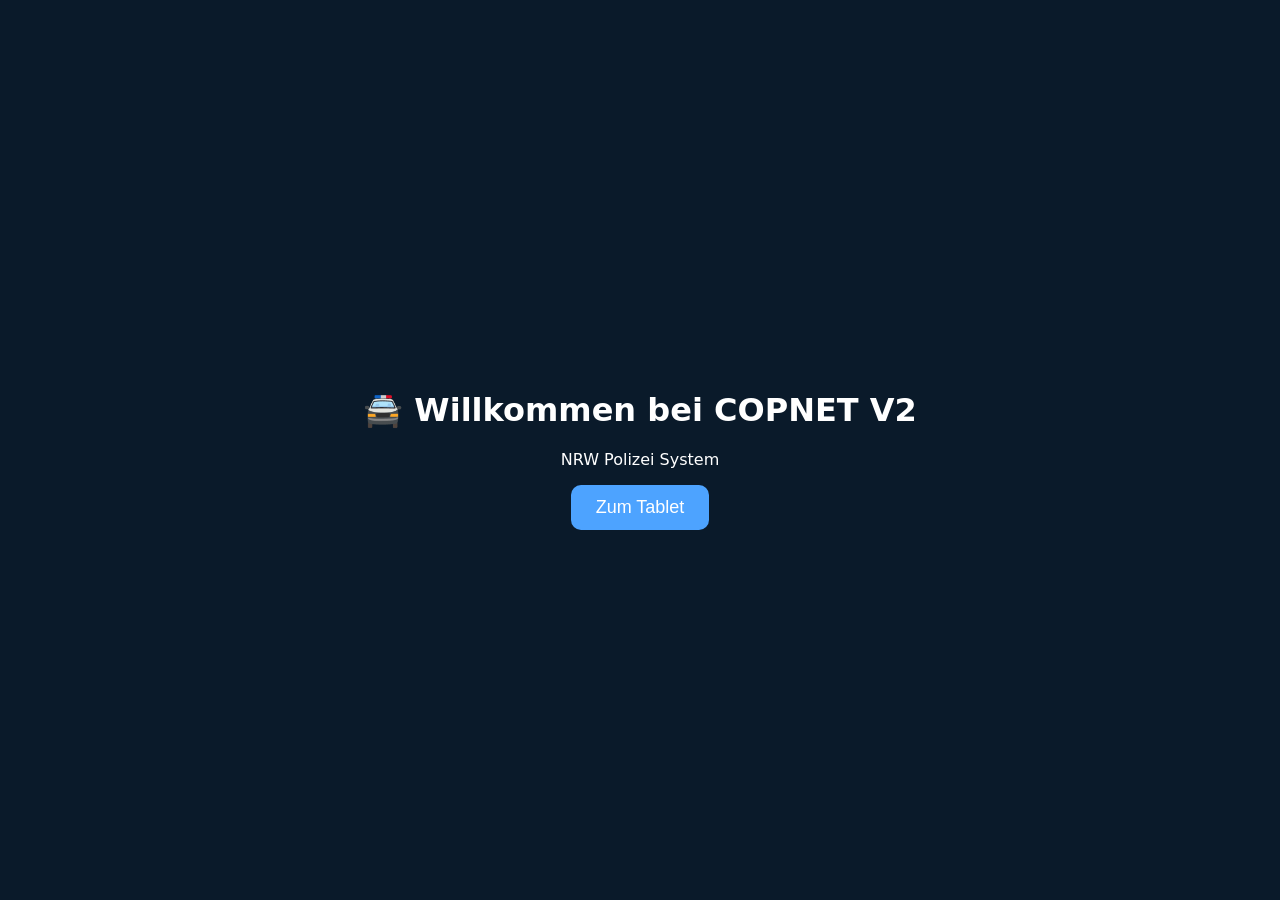
==== landing/index.html @ a4bc7bf7 "Add Landing Page + Login + Modern COPNET Tablet UI" ====
<!DOCTYPE html>
<html lang="de">
<head>
<meta charset="UTF-8">
<title>COPNET V2 – Landing</title>
<style>
body {
    margin: 0;
    background: #0a1a2a;
    color: white;
    font-family: system-ui;
    display: flex;
    justify-content: center;
    align-items: center;
    height: 100vh;
}
.container {
    text-align: center;
}
button {
    padding: 12px 25px;
    border-radius: 10px;
    border: none;
    background: #4da3ff;
    color: white;
    font-size: 18px;
    cursor: pointer;
}
</style>
</head>
<body>
<div class="container">
    <h1>🚔 Willkommen bei COPNET V2</h1>
    <p>NRW Polizei System</p>
    <a href="../index.html"><button>Zum Tablet</button></a>
</div>
</body>
</html>
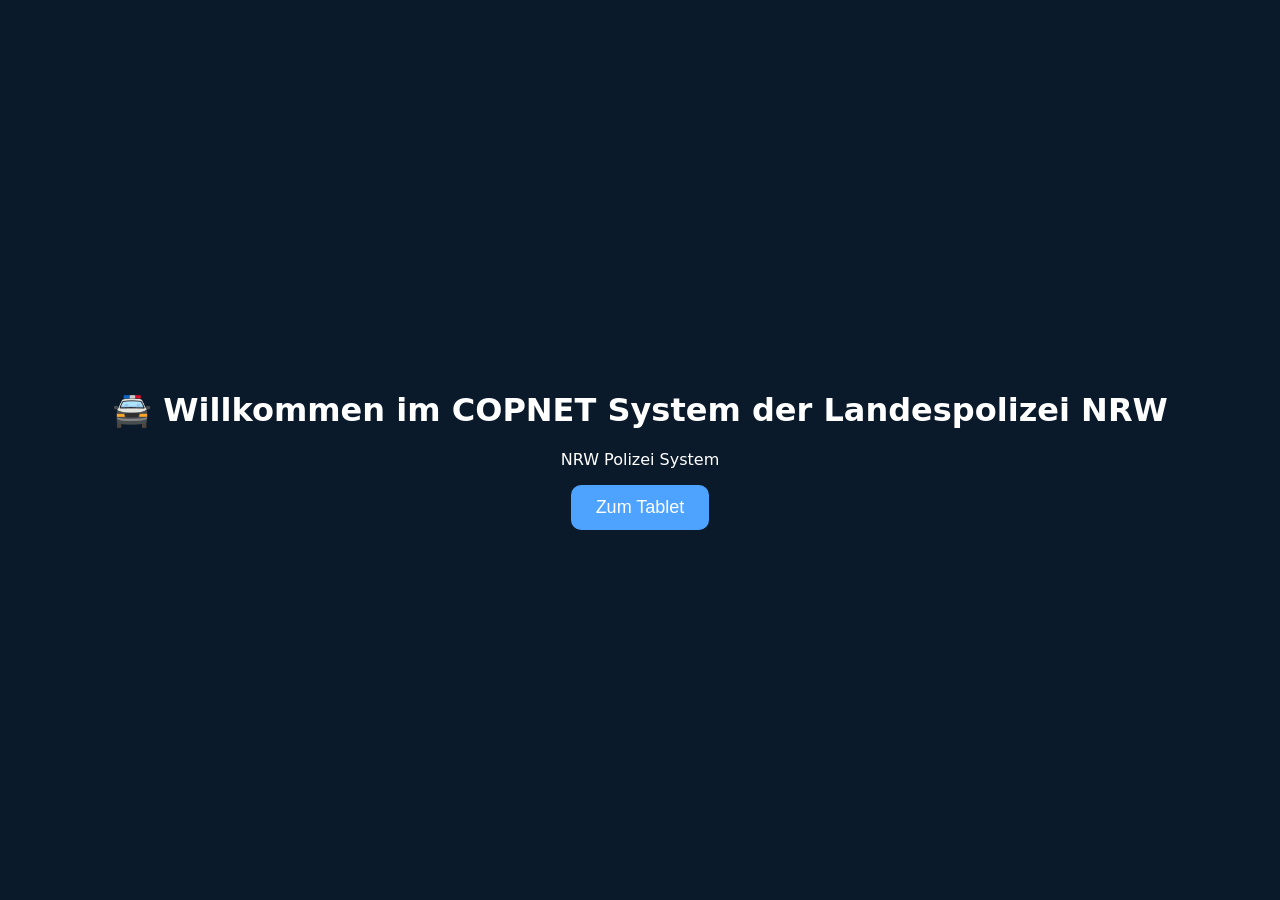
==== commit 575b514e: "Update heading text for COPNET system" ====
--- a/landing/index.html
+++ b/landing/index.html
@@ -30,9 +30,9 @@
 </head>
 <body>
 <div class="container">
-    <h1>🚔 Willkommen bei COPNET V2</h1>
+    <h1>🚔 Willkommen im COPNET System der Landespolizei NRW</h1>
     <p>NRW Polizei System</p>
     <a href="../index.html"><button>Zum Tablet</button></a>
 </div>
 </body>
-</html>+</html>
